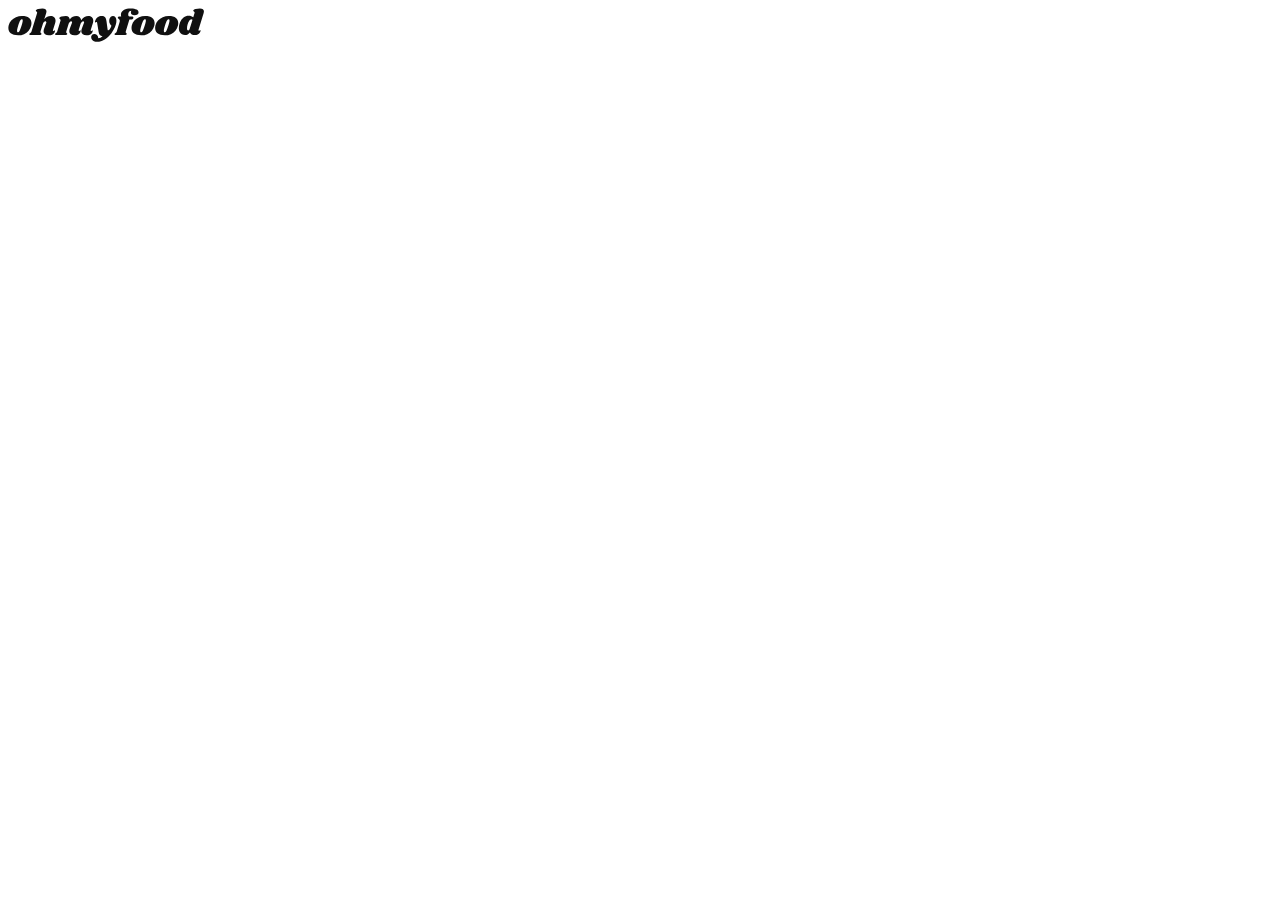
==== ohmyfood/index.html @ e43b2fe8 "Initialisation du dépot" ====
<!DOCTYPE html>
<html lang="fr">

<head>
    <meta charset="UTF-8">
    <meta name="viewport" content="width=device-width, initial-scale=1.0">
    <title>ohmyfood</title>
    <link rel="preconnect" href="https://fonts.googleapis.com">
    <link rel="preconnect" href="https://fonts.gstatic.com" crossorigin>
    <link href="https://fonts.googleapis.com/css2?family=Open+Sans:ital,wght@0,300..800;1,300..800&family=Shrikhand&display=swap" rel="stylesheet">
    <link href="https://fonts.googleapis.com/css2?family=Roboto:ital,wght@0,100..900;1,100..900&display=swap" rel="stylesheet">
    <link rel="stylesheet" href="style.css">
</head>

<body>

    <header>
    <img src="Images et textes Ohmyfood/images/logo/ohmyfood@2x.svg" alt="Logo de Booki">

    </header>










</body>
---- ohmyfood/style.css ----
body {
  font-family: "Roboto", sans-serif;
}

h1, h2, h3 {
  font-family: "Shrikhand", sans-serif;
}/*# sourceMappingURL=style.css.map */
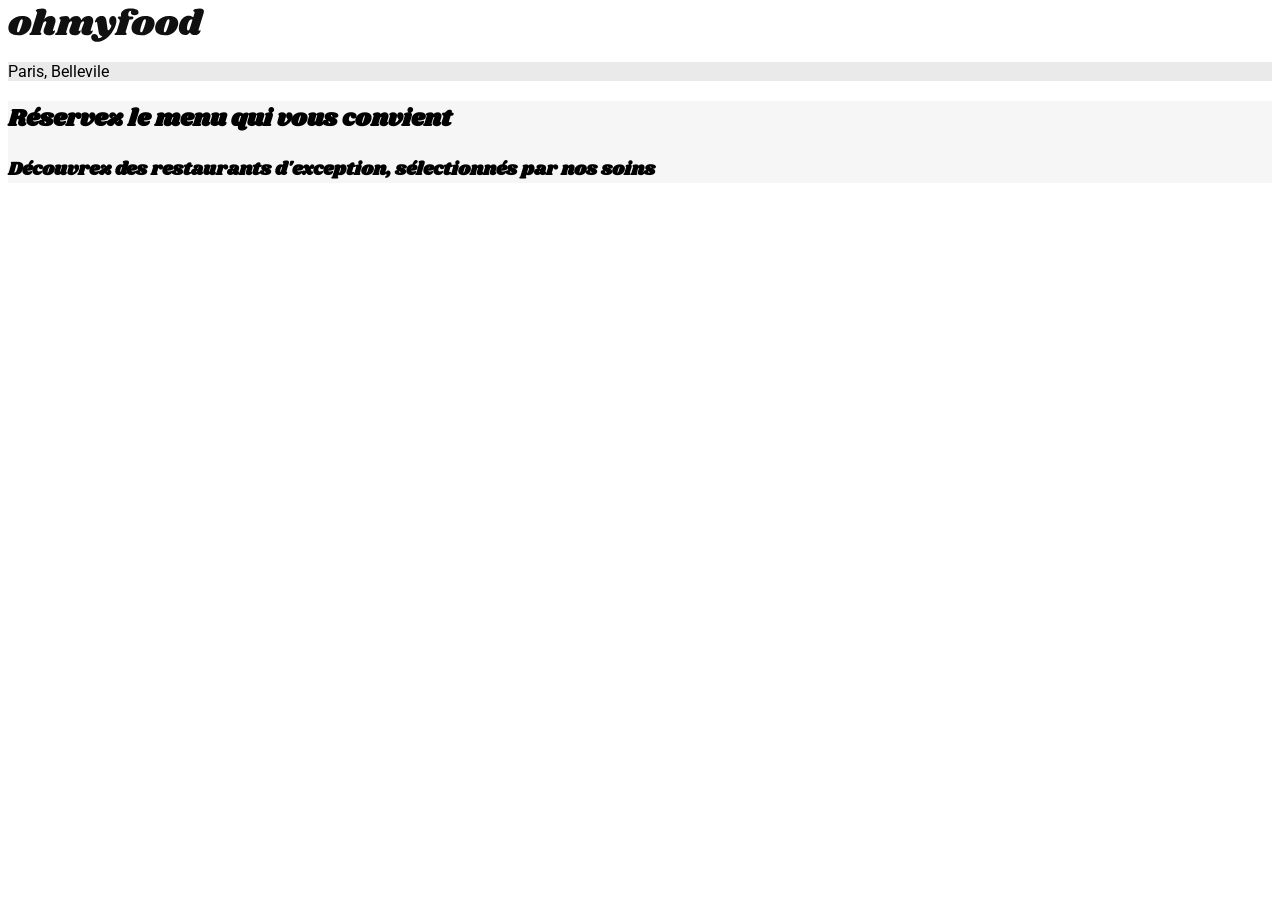
==== commit 1315b29e: "ajout du scss" ====
--- a/ohmyfood/index.html
+++ b/ohmyfood/index.html
@@ -7,19 +7,25 @@
     <title>ohmyfood</title>
     <link rel="preconnect" href="https://fonts.googleapis.com">
     <link rel="preconnect" href="https://fonts.gstatic.com" crossorigin>
-    <link href="https://fonts.googleapis.com/css2?family=Open+Sans:ital,wght@0,300..800;1,300..800&family=Shrikhand&display=swap" rel="stylesheet">
-    <link href="https://fonts.googleapis.com/css2?family=Roboto:ital,wght@0,100..900;1,100..900&display=swap" rel="stylesheet">
+    <link
+        href="https://fonts.googleapis.com/css2?family=Open+Sans:ital,wght@0,300..800;1,300..800&family=Shrikhand&display=swap"
+        rel="stylesheet">
+    <link href="https://fonts.googleapis.com/css2?family=Roboto:ital,wght@0,100..900;1,100..900&display=swap"
+        rel="stylesheet">
     <link rel="stylesheet" href="style.css">
 </head>
 
 <body>
 
     <header>
-    <img src="Images et textes Ohmyfood/images/logo/ohmyfood@2x.svg" alt="Logo de Booki">
-
+        <img src="Images et textes Ohmyfood/images/logo/ohmyfood@2x.svg" alt="Logo de Ohmyfood">
+        <p class="bg-dark-grey">Paris, Bellevile</p>
     </header>
 
-
+    <section class="bg-light-grey">
+    <h1>Réservez le menu qui vous convient</h1>
+    <h3>Découvrez des restaurants d'exception, sélectionnés par nos soins</h3>
+</section>
 
 
 
--- a/ohmyfood/style.css
+++ b/ohmyfood/style.css
@@ -4,4 +4,12 @@
 
 h1, h2, h3 {
   font-family: "Shrikhand", sans-serif;
+}
+
+.bg-dark-grey {
+  background-color: #EAEAEA;
+}
+
+.bg-light-grey {
+  background-color: #F6F6F6;
 }/*# sourceMappingURL=style.css.map */
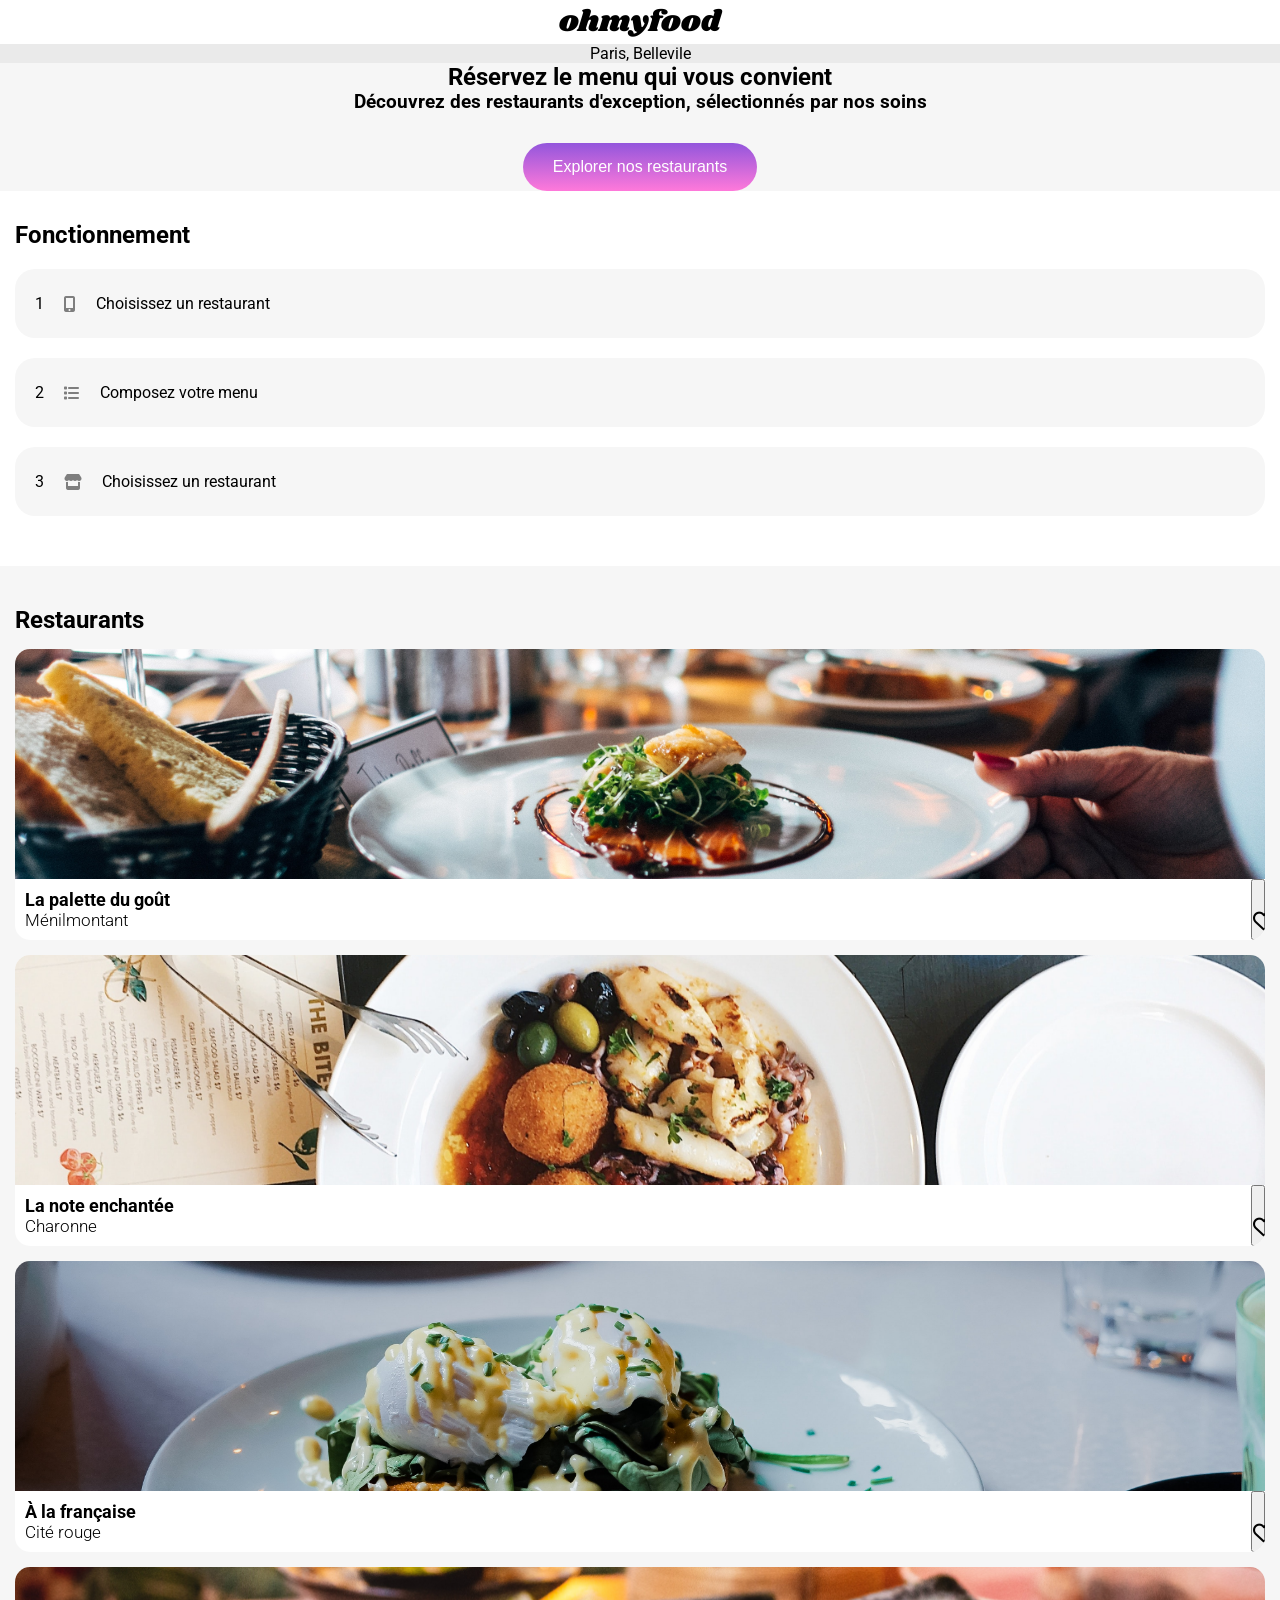
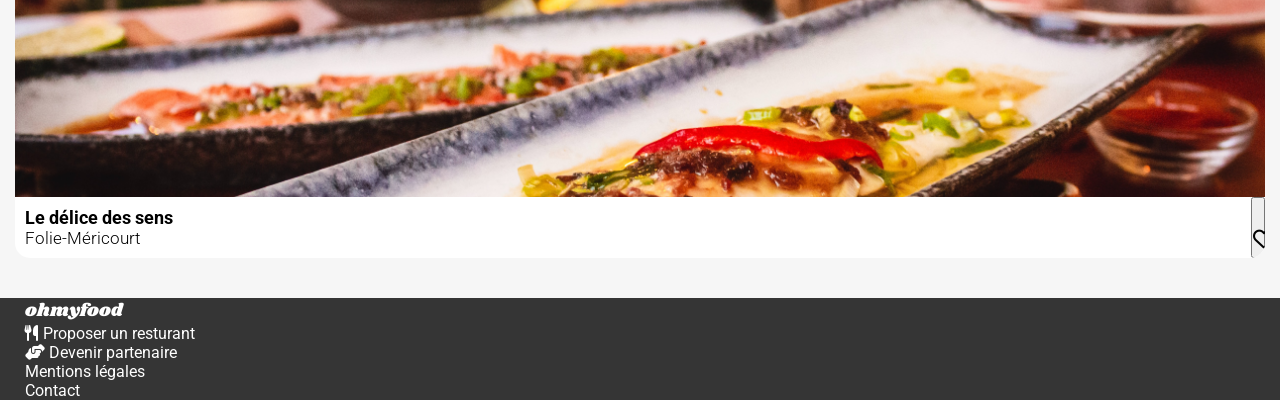
==== commit a037fafe: "animation coeur" ====
--- a/ohmyfood/index.html
+++ b/ohmyfood/index.html
@@ -13,25 +13,144 @@
     <link href="https://fonts.googleapis.com/css2?family=Roboto:ital,wght@0,100..900;1,100..900&display=swap"
         rel="stylesheet">
     <link rel="stylesheet" href="style.css">
+    <link rel="stylesheet" href="https://cdnjs.cloudflare.com/ajax/libs/font-awesome/6.2.1/css/all.min.css"
+        integrity="sha512-MV7K8+y+gLIBoVD59lQIYicR65iaqukzvf/nwasF0nqhPay5w/9lJmVM2hMDcnK1OnMGCdVK+iQrJ7lzPJQd1w=="
+        crossorigin="anonymous" referrerpolicy="no-referrer" />
 </head>
 
 <body>
 
     <header>
-        <img src="Images et textes Ohmyfood/images/logo/ohmyfood@2x.svg" alt="Logo de Ohmyfood">
-        <p class="bg-dark-grey">Paris, Bellevile</p>
+        <h1>ohmyfood</h1>
+        <p class="bg-dark-grey text-center">Paris, Bellevile</p>
     </header>
 
-    <section class="bg-light-grey">
-    <h1>Réservez le menu qui vous convient</h1>
-    <h3>Découvrez des restaurants d'exception, sélectionnés par nos soins</h3>
-</section>
+    <main>
+        <section class="bg-light-grey">
+            <h2 class="text-center">Réservez le menu qui vous convient</h2>
+            <h3 class="text-center">Découvrez des restaurants d'exception, sélectionnés par nos soins</h3>
+            <button class="button">Explorer nos restaurants</button>
+        </section>
+
+        <section class="fonctionnement">
+            <h2>Fonctionnement</h2>
+            <div class="etape">
+                <span class="numero">1</span>
+                <i class="fa-solid fa-mobile-screen-button"></i>
+                <p>Choisissez un restaurant</p>
+            </div>
+            <div class="etape">
+                <span class="numero">2</span>
+                <i class="fa-solid fa-list"></i>
+                <p>Composez votre menu</p>
+            </div>
+            <div class="etape">
+                <span class="numero">3</span>
+                <i class="fa-solid fa-store"></i>
+                <p>Choisissez un restaurant</p>
+            </div>
 
 
 
 
 
 
+        </section>
+
+        <section class="restaurants bg-light-grey">
+            <h2>Restaurants</h2>
+
+            <article class="card-accueil">
+                <img src="Images et textes Ohmyfood/images/restaurants/jay-wennington-N_Y88TWmGwA-unsplash.jpg"
+                    alt="Ménilmontant">
+                <div class="space-between">
+                    <div class="text">
+                        <h3 class="card-title">La palette du goût</h3>
+                        <p>Ménilmontant</p>
+                    </div>
+                    <button class="heart">
+                        <i class="fa-regular fa-heart"></i>
+                    </button>
+                </div>
+            </article>
+
+            <article class="card-accueil">
+                <img src="Images et textes Ohmyfood/images/restaurants/stil-u2Lp8tXIcjw-unsplash.jpg" alt="Charonne">
+                <div class="space-between">
+                    <div class="text">
+                        <h3 class="card-title">La note enchantée</h3>
+                        <p>Charonne</p>
+                    </div>
+                    <button class="heart">
+                        <i class="fa-regular fa-heart"></i>
+                    </button>
+                </div>
+            </article>
+
+            <article class="card-accueil">
+                <img src="Images et textes Ohmyfood/images/restaurants/toa-heftiba-DQKerTsQwi0-unsplash.jpg"
+                    alt="Cité rouge">
+                <div class="space-between">
+                    <div class="text">
+                        <h3 class="card-title">À la française</h3>
+                        <p>Cité rouge</p>
+                    </div>
+                    <button class="heart">
+                        <i class="fa-regular fa-heart"></i>
+                    </button>
+                </div>
+            </article>
+
+            <article class="card-accueil">
+                <img src="Images et textes Ohmyfood/images/restaurants/louis-hansel-shotsoflouis-qNBGVyOCY8Q-unsplash.jpg"
+                    alt="Folie-Méricourt">
+                <div class="space-between">
+                    <div class="text">
+                        <h3 class="card-title">Le délice des sens</h3>
+                        <p>Folie-Méricourt</p>
+                    </div>
+                    <button class="heart">
+                        <i class="fa-regular fa-heart"></i>
+                    </button>
+                </div>
+            </article>
+        </section>
+    </main>
+    <footer>
+        <p>ohmyfood</p>
+        <ul>
+            <li>
+                <a href="#">
+                    <i class="fa-solid fa-utensils"></i>
+                    Proposer un resturant
+                </a>
+            </li>
+            <li>
+                <a href="#">
+                    <i class="fa-solid fa-handshake-angle"></i>
+                    Devenir partenaire
+                </a>
+            </li>
+            <li>
+                <a href="#">
+                    Mentions légales
+                </a>
+            </li>
+            <li>
+                <a href="#">
+                    Contact
+                </a>
+            </li>
+
+
+
+        </ul>
+
+
+
+    </footer>
+
+
 
 
 </body>
--- a/ohmyfood/style.css
+++ b/ohmyfood/style.css
@@ -2,8 +2,16 @@
   font-family: "Roboto", sans-serif;
 }
 
-h1, h2, h3 {
+* {
+  padding: 0;
+  margin: 0;
+}
+
+h1 {
   font-family: "Shrikhand", sans-serif;
+  font-size: 30px;
+  font-weight: 300;
+  text-align: center;
 }
 
 .bg-dark-grey {
@@ -12,4 +20,213 @@
 
 .bg-light-grey {
   background-color: #F6F6F6;
+}
+
+.text-center {
+  text-align: center;
+}
+
+.button {
+  background: linear-gradient(#9356DC, #FF79DA);
+  color: white;
+  font-weight: 500;
+  font-size: 16px;
+  border-radius: 25px;
+  height: 100%;
+  border: none;
+  padding: 15px 30px;
+  display: block;
+  margin: 0 auto;
+  margin-top: 30px;
+}
+
+.fonctionnement {
+  padding: 30px 15px;
+}
+.fonctionnement h2 {
+  margin-bottom: 20px;
+}
+
+.etape {
+  display: flex;
+  align-items: center;
+  gap: 20px;
+  background-color: #F6F6F6;
+  border-radius: 20px;
+  padding: 25px 20px;
+  margin-bottom: 20px;
+}
+.etape i {
+  color: #7e7e7e;
+}
+
+.restaurants {
+  display: flex;
+  flex-direction: column;
+  padding: 40px 15px;
+  gap: 15px;
+}
+.restaurants .card-accueil {
+  display: flex;
+  flex-direction: column;
+  border-radius: 15px;
+  background-color: white;
+  overflow: hidden;
+}
+.restaurants .card-accueil .card-title {
+  font-size: 18px;
+  font-weight: 700;
+  margin-top: 10px;
+}
+.restaurants .card-accueil p {
+  font-size: 17px;
+  font-weight: 300;
+}
+.restaurants .card-accueil img {
+  -o-object-fit: cover;
+     object-fit: cover;
+  width: 100%;
+  height: 230px;
+}
+.restaurants .card-accueil .text {
+  padding-left: 10px;
+  margin-bottom: 10px;
+}
+
+.space-between {
+  display: flex;
+  justify-content: space-between;
+}
+
+.space {
+  display: flex;
+  gap: 30px;
+  align-items: center;
+}
+
+.heart {
+  padding-right: 10px;
+  font-size: 22px;
+  position: relative;
+}
+.heart .fa-heart {
+  position: absolute;
+  left: 0;
+}
+.heart .fa-heart.hovered {
+  opacity: 0;
+  background: linear-gradient(#9356DC, #FF79DA);
+  -webkit-background-clip: text;
+          background-clip: text;
+  color: transparent;
+  transition-duration: 0.3s;
+}
+.heart .fa-heart.hovered:hover {
+  opacity: 1;
+}
+
+footer {
+  background-color: #353535;
+  padding-left: 25px;
+  color: white;
+}
+footer p {
+  font-family: "Shrikhand", sans-serif;
+  font-size: 18px;
+  font-weight: 400;
+}
+footer a {
+  color: white;
+  text-decoration: none;
+}
+footer ul {
+  list-style: none;
+}
+
+/* CODE POUR LES MENUS  */
+.img-menu {
+  -o-object-fit: cover;
+     object-fit: cover;
+  height: 275px;
+  width: 100%;
+}
+
+.main-container {
+  border-radius: 40px 40px 0 0;
+  background-color: #F6F6F6;
+  padding: 10px;
+  margin-top: -50px;
+  z-index: 10;
+  position: relative;
+}
+.main-container h2 {
+  font-family: "Shrikhand", sans-serif;
+  font-size: 28px;
+  font-weight: 400;
+}
+.main-container h3 {
+  font-family: "Roboto", sans-serif;
+  font-size: 16px;
+  font-weight: 300;
+  margin-bottom: 20px;
+  margin-top: 40px;
+  position: relative;
+}
+.main-container h3::after {
+  content: "";
+  position: absolute;
+  background: #99E2D0;
+  width: 40px;
+  height: 3px;
+  left: 0;
+  bottom: -8px;
+}
+.main-container .card {
+  display: flex;
+  justify-content: space-between;
+  border-radius: 15px;
+  background-color: white;
+  padding: 10px;
+  margin-bottom: 10px;
+  overflow: hidden;
+}
+.main-container .card .menu-text {
+  display: flex;
+  flex-direction: column;
+  flex: 1;
+}
+.main-container .card .card-title {
+  font-size: 18px;
+  font-weight: 500;
+  margin-bottom: 5px;
+}
+.main-container .card p {
+  font-size: 15px;
+  font-weight: 300;
+}
+.main-container .card .price {
+  font-weight: 700;
+  font-size: 15px;
+  margin-top: auto;
+  transition: transform 0.3s ease;
+}
+.main-container .card .check {
+  width: 0;
+  background: #99E2D0;
+  overflow: hidden;
+  text-align: center;
+  transition: 0.3s;
+}
+.main-container .card .card-check {
+  display: none;
+}
+.main-container .card i {
+  color: white;
+  line-height: 70px;
+}
+.main-container .card .card-check:checked ~ .check {
+  width: 70px;
+}
+.main-container .card .card-check:checked ~ .price {
+  transform: translateX(-10px);
 }/*# sourceMappingURL=style.css.map */
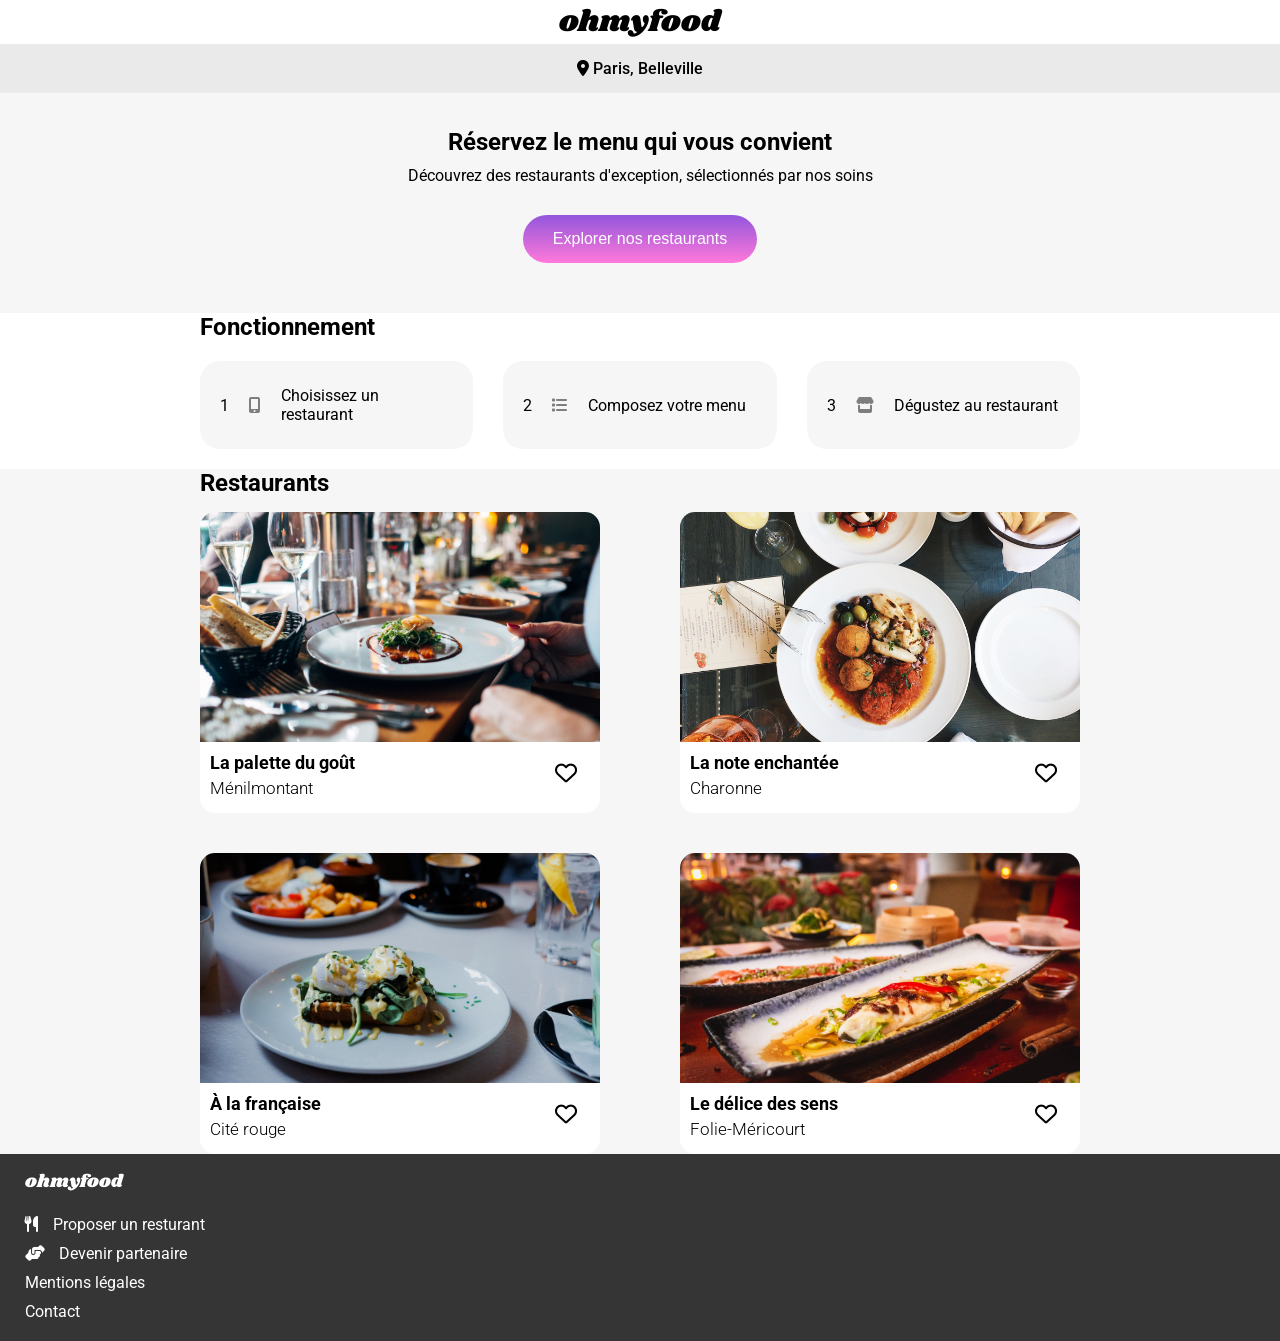
==== commit 193ddacf: "Ajout de certains padding/margin pour la version mobile" ====
--- a/ohmyfood/index.html
+++ b/ohmyfood/index.html
@@ -19,37 +19,40 @@
 </head>
 
 <body>
-
+    <div class="loader">
+        <div class="circle"></div>
+    </div>
     <header>
-        <h1>ohmyfood</h1>
-        <p class="bg-dark-grey text-center">Paris, Bellevile</p>
+        <h1 class="shadow-title">ohmyfood</h1>
+        <p class="bg-dark-grey text-center shadow-ville"> <i class="fa-solid fa-location-dot"></i> Paris, Belleville</p>
     </header>
 
-    <main>
+    <main class="main-homepage">
         <section class="bg-light-grey">
-            <h2 class="text-center">Réservez le menu qui vous convient</h2>
-            <h3 class="text-center">Découvrez des restaurants d'exception, sélectionnés par nos soins</h3>
+            <h2 class="text-center padding-h2">Réservez le menu qui vous convient</h2>
+            <p class="text-center padding-p">Découvrez des restaurants d'exception, sélectionnés par nos soins</p>
             <button class="button">Explorer nos restaurants</button>
         </section>
 
-        <section class="fonctionnement">
+        <section class="fonctionnement padding-left-right">
             <h2>Fonctionnement</h2>
-            <div class="etape">
-                <span class="numero">1</span>
-                <i class="fa-solid fa-mobile-screen-button"></i>
-                <p>Choisissez un restaurant</p>
+            <div class="desktop-row">
+                <article class="etape">
+                    <span class="numero">1</span>
+                    <i class="fa-solid fa-mobile-screen-button"></i>
+                    <p>Choisissez un restaurant</p>
+                </article>
+                <article class="etape">
+                    <span class="numero">2</span>
+                    <i class="fa-solid fa-list"></i>
+                    <p>Composez votre menu</p>
+                </article>
+                <article class="etape">
+                    <span class="numero">3</span>
+                    <i class="fa-solid fa-store"></i>
+                    <p>Dégustez au restaurant</p>
+                </article>
             </div>
-            <div class="etape">
-                <span class="numero">2</span>
-                <i class="fa-solid fa-list"></i>
-                <p>Composez votre menu</p>
-            </div>
-            <div class="etape">
-                <span class="numero">3</span>
-                <i class="fa-solid fa-store"></i>
-                <p>Choisissez un restaurant</p>
-            </div>
-
 
 
 
@@ -57,63 +60,69 @@
 
         </section>
 
-        <section class="restaurants bg-light-grey">
+        <section class="restaurants bg-light-grey padding-left-right">
             <h2>Restaurants</h2>
+            <div class="restaurants-grid">
+                <article class="card-accueil">
+                    <img src="Images et textes Ohmyfood/images/restaurants/jay-wennington-N_Y88TWmGwA-unsplash.jpg"
+                        alt="Ménilmontant">
+                    <div class="space-between">
+                        <div class="text">
+                            <h3 class="card-title">La palette du goût</h3>
+                            <p>Ménilmontant</p>
+                        </div>
+                        <div class="heart">
+                            <i class="fa-regular fa-heart"></i>
+                            <i class="fa-solid fa-heart hovered"></i>
+                        </div>
+                    </div>
+                </article>
 
-            <article class="card-accueil">
-                <img src="Images et textes Ohmyfood/images/restaurants/jay-wennington-N_Y88TWmGwA-unsplash.jpg"
-                    alt="Ménilmontant">
-                <div class="space-between">
-                    <div class="text">
-                        <h3 class="card-title">La palette du goût</h3>
-                        <p>Ménilmontant</p>
+                <article class="card-accueil">
+                    <img src="Images et textes Ohmyfood/images/restaurants/stil-u2Lp8tXIcjw-unsplash.jpg"
+                        alt="Charonne">
+                    <div class="space-between">
+                        <div class="text">
+                            <h3 class="card-title">La note enchantée</h3>
+                            <p>Charonne</p>
+                        </div>
+                        <div class="heart">
+                            <i class="fa-regular fa-heart"></i>
+                            <i class="fa-solid fa-heart hovered"></i>
+                        </div>
                     </div>
-                    <button class="heart">
-                        <i class="fa-regular fa-heart"></i>
-                    </button>
-                </div>
-            </article>
+                </article>
 
-            <article class="card-accueil">
-                <img src="Images et textes Ohmyfood/images/restaurants/stil-u2Lp8tXIcjw-unsplash.jpg" alt="Charonne">
-                <div class="space-between">
-                    <div class="text">
-                        <h3 class="card-title">La note enchantée</h3>
-                        <p>Charonne</p>
+                <article class="card-accueil">
+                    <img src="Images et textes Ohmyfood/images/restaurants/toa-heftiba-DQKerTsQwi0-unsplash.jpg"
+                        alt="Cité rouge">
+                    <div class="space-between">
+                        <div class="text">
+                            <h3 class="card-title">À la française</h3>
+                            <p>Cité rouge</p>
+                        </div>
+                        <div class="heart">
+                            <i class="fa-regular fa-heart"></i>
+                            <i class="fa-solid fa-heart hovered"></i>
+                        </div>
                     </div>
-                    <button class="heart">
-                        <i class="fa-regular fa-heart"></i>
-                    </button>
-                </div>
-            </article>
+                </article>
 
-            <article class="card-accueil">
-                <img src="Images et textes Ohmyfood/images/restaurants/toa-heftiba-DQKerTsQwi0-unsplash.jpg"
-                    alt="Cité rouge">
-                <div class="space-between">
-                    <div class="text">
-                        <h3 class="card-title">À la française</h3>
-                        <p>Cité rouge</p>
+                <article class="card-accueil">
+                    <img src="Images et textes Ohmyfood/images/restaurants/louis-hansel-shotsoflouis-qNBGVyOCY8Q-unsplash.jpg"
+                        alt="Folie-Méricourt">
+                    <div class="space-between">
+                        <div class="text">
+                            <h3 class="card-title">Le délice des sens</h3>
+                            <p>Folie-Méricourt</p>
+                        </div>
+                        <div class="heart">
+                            <i class="fa-regular fa-heart"></i>
+                            <i class="fa-solid fa-heart hovered"></i>
+                        </div>
                     </div>
-                    <button class="heart">
-                        <i class="fa-regular fa-heart"></i>
-                    </button>
-                </div>
-            </article>
-
-            <article class="card-accueil">
-                <img src="Images et textes Ohmyfood/images/restaurants/louis-hansel-shotsoflouis-qNBGVyOCY8Q-unsplash.jpg"
-                    alt="Folie-Méricourt">
-                <div class="space-between">
-                    <div class="text">
-                        <h3 class="card-title">Le délice des sens</h3>
-                        <p>Folie-Méricourt</p>
-                    </div>
-                    <button class="heart">
-                        <i class="fa-regular fa-heart"></i>
-                    </button>
-                </div>
-            </article>
+                </article>
+            </div>
         </section>
     </main>
     <footer>
--- a/ohmyfood/style.css
+++ b/ohmyfood/style.css
@@ -14,16 +14,52 @@
   text-align: center;
 }
 
+header p {
+  font-size: 16px;
+  font-weight: 500;
+  padding: 15px 0;
+}
+
 .bg-dark-grey {
   background-color: #EAEAEA;
 }
 
 .bg-light-grey {
   background-color: #F6F6F6;
+  padding-bottom: 50px;
+  padding-top: 15px;
+}
+
+.shadow-title {
+  box-shadow: 0 2px 4px rgba(0, 0, 0, 0.15);
+}
+
+.shadow_ville {
+  box-shadow: 0 4px 4px rgba(0, 0, 0, 0.25);
 }
 
 .text-center {
   text-align: center;
+}
+
+.padding-p {
+  padding: 0 20px;
+}
+
+.padding-h2 {
+  padding-top: 20px;
+  padding-bottom: 10px;
+  padding-right: 30px;
+  padding-left: 30px;
+}
+
+.main-homepage h2 {
+  font-size: 24px;
+  font-weight: 700;
+}
+.main-homepage h3 {
+  font-size: 18px;
+  font-weight: 700;
 }
 
 .button {
@@ -41,7 +77,7 @@
 }
 
 .fonctionnement {
-  padding: 30px 15px;
+  padding: 45px 15px;
 }
 .fonctionnement h2 {
   margin-bottom: 20px;
@@ -63,8 +99,13 @@
 .restaurants {
   display: flex;
   flex-direction: column;
-  padding: 40px 15px;
+  padding: 45px 15px;
   gap: 15px;
+}
+.restaurants .restaurants-grid {
+  display: grid;
+  grid-template-columns: repeat(1, 1fr);
+  row-gap: 20px;
 }
 .restaurants .card-accueil {
   display: flex;
@@ -77,6 +118,7 @@
   font-size: 18px;
   font-weight: 700;
   margin-top: 10px;
+  margin-bottom: 5px;
 }
 .restaurants .card-accueil p {
   font-size: 17px;
@@ -90,7 +132,7 @@
 }
 .restaurants .card-accueil .text {
   padding-left: 10px;
-  margin-bottom: 10px;
+  margin-bottom: 15px;
 }
 
 .space-between {
@@ -105,7 +147,8 @@
 }
 
 .heart {
-  padding-right: 10px;
+  padding-right: 45px;
+  padding-top: 20px;
   font-size: 22px;
   position: relative;
 }
@@ -129,6 +172,8 @@
   background-color: #353535;
   padding-left: 25px;
   color: white;
+  padding-top: 15px;
+  padding-bottom: 20px;
 }
 footer p {
   font-family: "Shrikhand", sans-serif;
@@ -141,8 +186,45 @@
 }
 footer ul {
   list-style: none;
-}
-
+  display: flex;
+  flex-direction: column;
+  gap: 10px;
+  margin-top: 20px;
+}
+footer ul i {
+  margin-right: 10px;
+}
+
+.loader {
+  display: flex;
+  position: fixed;
+  inset: 0;
+  justify-content: center;
+  align-items: center;
+  background-color: white;
+  animation: hide-loader 0s 2s forwards;
+  z-index: 20;
+}
+
+.circle {
+  width: 50px;
+  height: 50px;
+  border: 5px solid #9356DC;
+  border-top-color: #FF79DA;
+  border-radius: 50%;
+  animation: rotation 1s linear infinite;
+}
+
+@keyframes rotation {
+  to {
+    transform: rotate(360deg);
+  }
+}
+@keyframes hide-loader {
+  to {
+    visibility: hidden;
+  }
+}
 /* CODE POUR LES MENUS  */
 .img-menu {
   -o-object-fit: cover;
@@ -181,52 +263,114 @@
   left: 0;
   bottom: -8px;
 }
-.main-container .card {
+
+.card {
   display: flex;
   justify-content: space-between;
   border-radius: 15px;
   background-color: white;
   padding: 10px;
   margin-bottom: 10px;
+  position: relative;
   overflow: hidden;
-}
-.main-container .card .menu-text {
+  align-items: center;
+}
+.card .menu-text {
   display: flex;
   flex-direction: column;
   flex: 1;
 }
-.main-container .card .card-title {
+.card .card-title {
   font-size: 18px;
   font-weight: 500;
   margin-bottom: 5px;
-}
-.main-container .card p {
+  white-space: nowrap;
+  overflow: hidden;
+  text-overflow: ellipsis;
+}
+.card p {
   font-size: 15px;
   font-weight: 300;
-}
-.main-container .card .price {
+  white-space: nowrap;
+  overflow: hidden;
+  text-overflow: ellipsis;
+}
+.card .price {
   font-weight: 700;
   font-size: 15px;
   margin-top: auto;
-  transition: transform 0.3s ease;
-}
-.main-container .card .check {
-  width: 0;
-  background: #99E2D0;
-  overflow: hidden;
-  text-align: center;
-  transition: 0.3s;
-}
-.main-container .card .card-check {
-  display: none;
-}
-.main-container .card i {
-  color: white;
-  line-height: 70px;
-}
-.main-container .card .card-check:checked ~ .check {
-  width: 70px;
-}
-.main-container .card .card-check:checked ~ .price {
-  transform: translateX(-10px);
+  transition: transform 0.3s;
+  z-index: 2;
+}
+.card .check-bg {
+  position: absolute;
+  top: 0;
+  right: 0;
+  width: 60px;
+  height: 100%;
+  background-color: #99E2D0;
+  display: flex;
+  align-items: center;
+  justify-content: center;
+  transform: translateX(100%);
+  transition: transform 0.3s;
+}
+.card .check-bg i {
+  font-size: 20px;
+}
+.card:hover .check-bg {
+  transform: translateX(0);
+}
+.card:hover .price {
+  transform: translateX(-60px);
+}
+
+.menu-animation {
+  opacity: 0;
+  animation: apparition 0.8s ease forwards;
+}
+
+@keyframes apparition {
+  to {
+    opacity: 1;
+  }
+}
+.entrees {
+  animation-delay: 0.2s;
+}
+
+.plats {
+  animation-delay: 0.6s;
+}
+
+.desserts {
+  animation-delay: 1s;
+}
+
+/* DESKTOP  */
+@media (min-width: 1024px) {
+  .desktop-row {
+    display: flex;
+    flex-direction: row;
+    justify-content: center;
+    gap: 30px;
+  }
+  .restaurants .restaurants-grid {
+    display: grid;
+    grid-template-columns: repeat(2, 1fr);
+    -moz-column-gap: 80px;
+         column-gap: 80px;
+    row-gap: 40px;
+  }
+  .padding-left-right {
+    padding: 0 200px;
+  }
+  .etape {
+    width: 33.3333333333%;
+  }
+  .main-container {
+    width: 80%;
+    margin-left: auto;
+    margin-right: auto;
+  }
 }/*# sourceMappingURL=style.css.map */
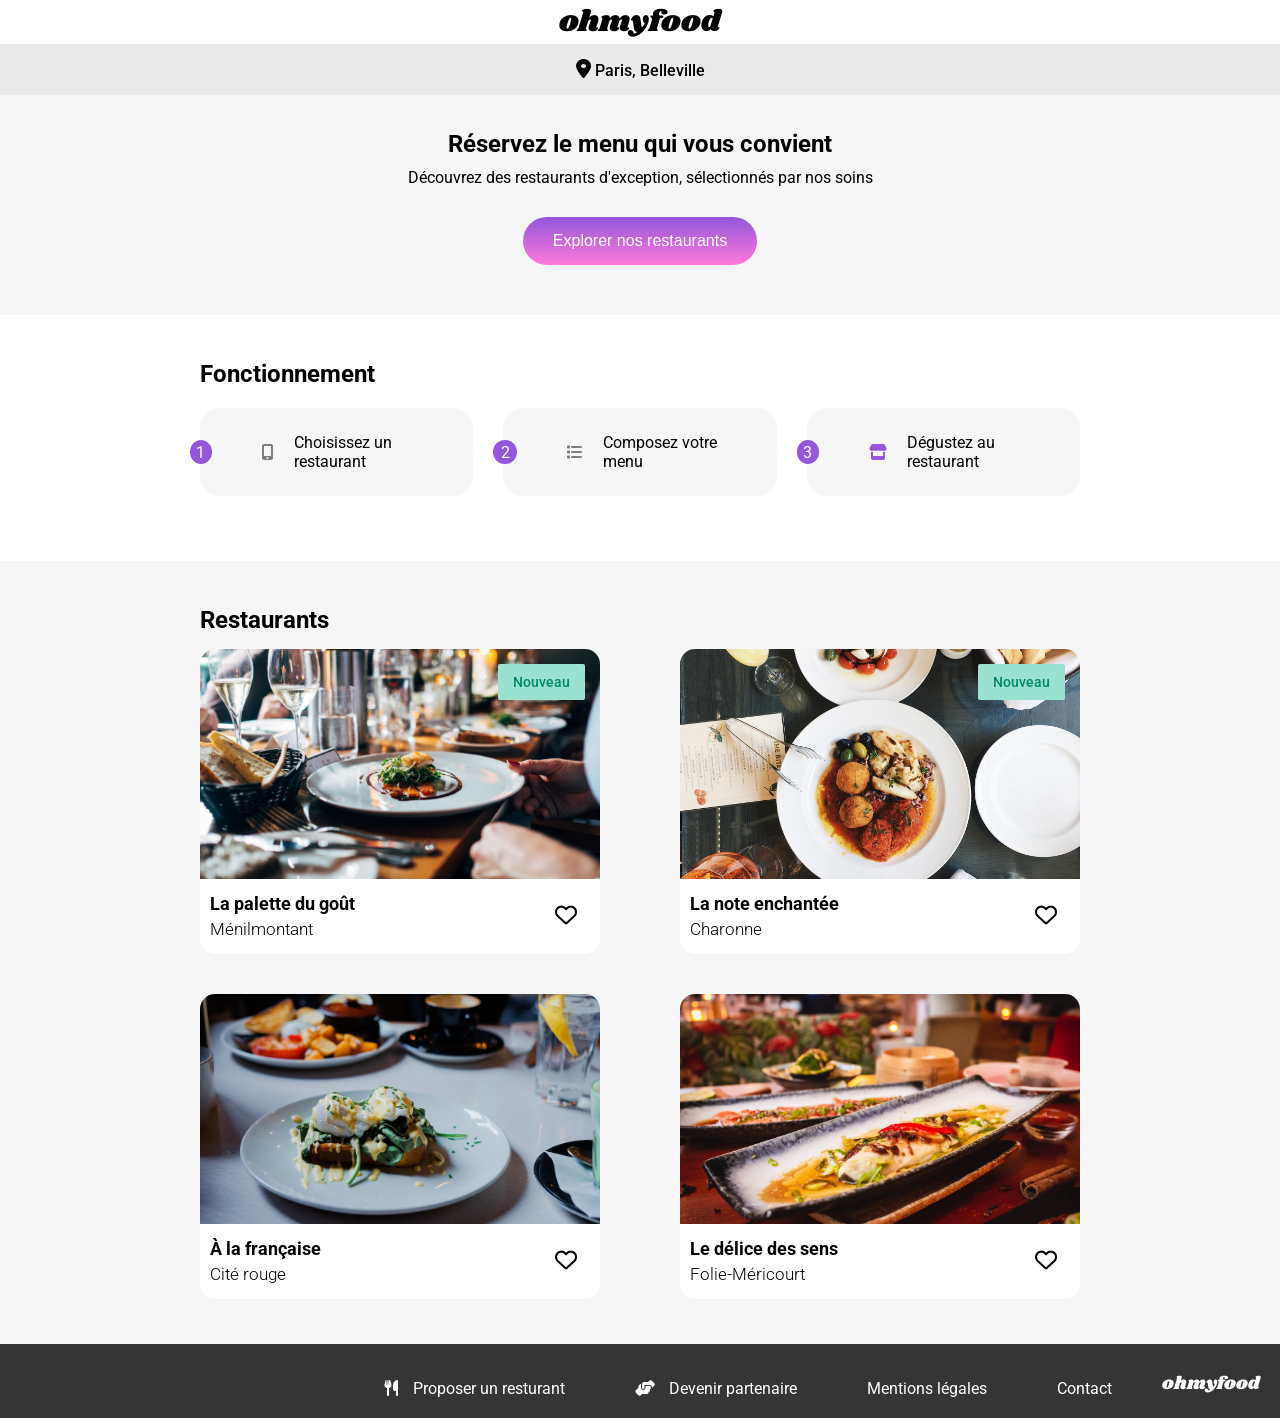
==== commit f5b127e6: "Version finale" ====
--- a/ohmyfood/index.html
+++ b/ohmyfood/index.html
@@ -53,69 +53,71 @@
                     <p>Dégustez au restaurant</p>
                 </article>
             </div>
-
-
-
-
-
         </section>
 
         <section class="restaurants bg-light-grey padding-left-right">
             <h2>Restaurants</h2>
             <div class="restaurants-grid">
                 <article class="card-accueil">
-                    <img src="Images et textes Ohmyfood/images/restaurants/jay-wennington-N_Y88TWmGwA-unsplash.jpg"
-                        alt="Ménilmontant">
-                    <div class="space-between">
+                    <a href="menu_palette.html">
+                        <img src="Images et textes Ohmyfood/images/restaurants/jay-wennington-N_Y88TWmGwA-unsplash.jpg"
+                            alt="Ménilmontant">
+                        <span class="nouveau">Nouveau</span>
                         <div class="text">
                             <h3 class="card-title">La palette du goût</h3>
                             <p>Ménilmontant</p>
                         </div>
+                    </a>
+                    <div class="heart-container">
                         <div class="heart">
                             <i class="fa-regular fa-heart"></i>
                             <i class="fa-solid fa-heart hovered"></i>
                         </div>
                     </div>
                 </article>
-
                 <article class="card-accueil">
-                    <img src="Images et textes Ohmyfood/images/restaurants/stil-u2Lp8tXIcjw-unsplash.jpg"
-                        alt="Charonne">
-                    <div class="space-between">
+                    <a href="menu_enchantée.html">
+                        <img src="Images et textes Ohmyfood/images/restaurants/stil-u2Lp8tXIcjw-unsplash.jpg"
+                            alt="Charonne">
+                        <span class="nouveau">Nouveau</span>
                         <div class="text">
                             <h3 class="card-title">La note enchantée</h3>
                             <p>Charonne</p>
                         </div>
+                    </a>
+                    <div class="heart-container">
                         <div class="heart">
                             <i class="fa-regular fa-heart"></i>
                             <i class="fa-solid fa-heart hovered"></i>
                         </div>
                     </div>
                 </article>
-
                 <article class="card-accueil">
-                    <img src="Images et textes Ohmyfood/images/restaurants/toa-heftiba-DQKerTsQwi0-unsplash.jpg"
-                        alt="Cité rouge">
-                    <div class="space-between">
+                    <a href="menu_francaise.html">
+                        <img src="Images et textes Ohmyfood/images/restaurants/toa-heftiba-DQKerTsQwi0-unsplash.jpg"
+                            alt="Cité rouge">
                         <div class="text">
                             <h3 class="card-title">À la française</h3>
                             <p>Cité rouge</p>
                         </div>
+                    </a>
+                    <div class="heart-container">
                         <div class="heart">
                             <i class="fa-regular fa-heart"></i>
                             <i class="fa-solid fa-heart hovered"></i>
                         </div>
                     </div>
                 </article>
-
                 <article class="card-accueil">
-                    <img src="Images et textes Ohmyfood/images/restaurants/louis-hansel-shotsoflouis-qNBGVyOCY8Q-unsplash.jpg"
-                        alt="Folie-Méricourt">
-                    <div class="space-between">
+                    <a href="menu_delice.html">
+                        <img src="Images et textes Ohmyfood/images/restaurants/louis-hansel-shotsoflouis-qNBGVyOCY8Q-unsplash.jpg"
+                            alt="Folie-Méricourt">
                         <div class="text">
                             <h3 class="card-title">Le délice des sens</h3>
                             <p>Folie-Méricourt</p>
                         </div>
+                    </a>
+                    <div class="heart-container">
                         <div class="heart">
                             <i class="fa-regular fa-heart"></i>
                             <i class="fa-solid fa-heart hovered"></i>
@@ -146,20 +148,10 @@
                 </a>
             </li>
             <li>
-                <a href="#">
+                <a href="mailto:contact@ohmyfood.fr">
                     Contact
                 </a>
             </li>
-
-
-
         </ul>
-
-
-
     </footer>
-
-
-
-
 </body>
--- a/ohmyfood/style.css
+++ b/ohmyfood/style.css
@@ -19,6 +19,27 @@
   font-weight: 500;
   padding: 15px 0;
 }
+header .header-menu {
+  display: flex;
+  flex-direction: row;
+  align-items: center;
+  position: relative;
+  justify-content: center;
+  padding: 10px 0;
+}
+header i {
+  font-size: 20px;
+}
+header .back {
+  position: absolute;
+  left: 20px;
+}
+header a {
+  text-decoration: none;
+  color: inherit;
+  display: flex;
+  align-items: center;
+}
 
 .bg-dark-grey {
   background-color: #EAEAEA;
@@ -31,10 +52,14 @@
 }
 
 .shadow-title {
+  position: relative;
+  z-index: 21;
   box-shadow: 0 2px 4px rgba(0, 0, 0, 0.15);
 }
 
-.shadow_ville {
+.shadow-ville {
+  position: relative;
+  z-index: 20;
   box-shadow: 0 4px 4px rgba(0, 0, 0, 0.25);
 }
 
@@ -74,16 +99,37 @@
   display: block;
   margin: 0 auto;
   margin-top: 30px;
+  transition: opacity 0.3s ease;
+}
+.button:hover {
+  opacity: 0.8;
 }
 
 .fonctionnement {
   padding: 45px 15px;
 }
+.fonctionnement .fa-store {
+  color: #9356DC;
+}
 .fonctionnement h2 {
   margin-bottom: 20px;
 }
 
+.numero {
+  position: relative;
+  background-color: #9356DC;
+  color: white;
+  width: 24px;
+  height: 24px;
+  border-radius: 50%;
+  display: flex;
+  align-items: center;
+  justify-content: center;
+  right: 30px;
+}
+
 .etape {
+  position: relative;
   display: flex;
   align-items: center;
   gap: 20px;
@@ -102,6 +148,10 @@
   padding: 45px 15px;
   gap: 15px;
 }
+.restaurants a {
+  text-decoration: none;
+  color: inherit;
+}
 .restaurants .restaurants-grid {
   display: grid;
   grid-template-columns: repeat(1, 1fr);
@@ -113,6 +163,7 @@
   border-radius: 15px;
   background-color: white;
   overflow: hidden;
+  position: relative;
 }
 .restaurants .card-accueil .card-title {
   font-size: 18px;
@@ -130,6 +181,17 @@
   width: 100%;
   height: 230px;
 }
+.restaurants .card-accueil .nouveau {
+  position: absolute;
+  top: 15px;
+  right: 15px;
+  background-color: #99E2D0;
+  color: #008766;
+  padding: 10px 15px;
+  font-size: 14px;
+  font-weight: 500;
+  border-radius: 2px;
+}
 .restaurants .card-accueil .text {
   padding-left: 10px;
   margin-bottom: 15px;
@@ -142,8 +204,14 @@
 
 .space {
   display: flex;
-  gap: 30px;
-  align-items: center;
+  gap: 20px;
+  align-items: center;
+}
+
+.heart-container {
+  position: absolute;
+  bottom: 50px;
+  right: 0;
 }
 
 .heart {
@@ -203,7 +271,7 @@
   align-items: center;
   background-color: white;
   animation: hide-loader 0s 2s forwards;
-  z-index: 20;
+  z-index: 50;
 }
 
 .circle {
@@ -241,10 +309,15 @@
   z-index: 10;
   position: relative;
 }
+.main-container .fa-heart {
+  position: absolute;
+  top: 0px;
+}
 .main-container h2 {
   font-family: "Shrikhand", sans-serif;
   font-size: 28px;
   font-weight: 400;
+  margin-left: 5px;
 }
 .main-container h3 {
   font-family: "Roboto", sans-serif;
@@ -279,6 +352,7 @@
   display: flex;
   flex-direction: column;
   flex: 1;
+  min-width: 0;
 }
 .card .card-title {
   font-size: 18px;
@@ -349,6 +423,12 @@
 
 /* DESKTOP  */
 @media (min-width: 1024px) {
+  .shadow-ville {
+    box-shadow: none;
+  }
+  .shadow-title {
+    box-shadow: none;
+  }
   .desktop-row {
     display: flex;
     flex-direction: row;
@@ -363,7 +443,8 @@
     row-gap: 40px;
   }
   .padding-left-right {
-    padding: 0 200px;
+    padding-left: 200px;
+    padding-right: 200px;
   }
   .etape {
     width: 33.3333333333%;
@@ -373,4 +454,36 @@
     margin-left: auto;
     margin-right: auto;
   }
+  .main-container .space {
+    align-items: center;
+    justify-content: center;
+  }
+  .main-container h2 {
+    font-family: "Shrikhand", sans-serif;
+    font-size: 28px;
+    font-weight: 400;
+    text-align: center;
+  }
+  footer {
+    display: flex;
+    flex-direction: row-reverse;
+    align-content: center;
+  }
+  footer p {
+    margin-right: 20px;
+    margin-left: 50px;
+    align-content: center;
+    margin-top: 10px;
+  }
+  footer ul {
+    list-style: none;
+    display: flex;
+    flex-direction: row;
+    align-content: center;
+    gap: 70px;
+    margin-top: 20px;
+  }
+  footer ul i {
+    margin-right: 10px;
+  }
 }/*# sourceMappingURL=style.css.map */
